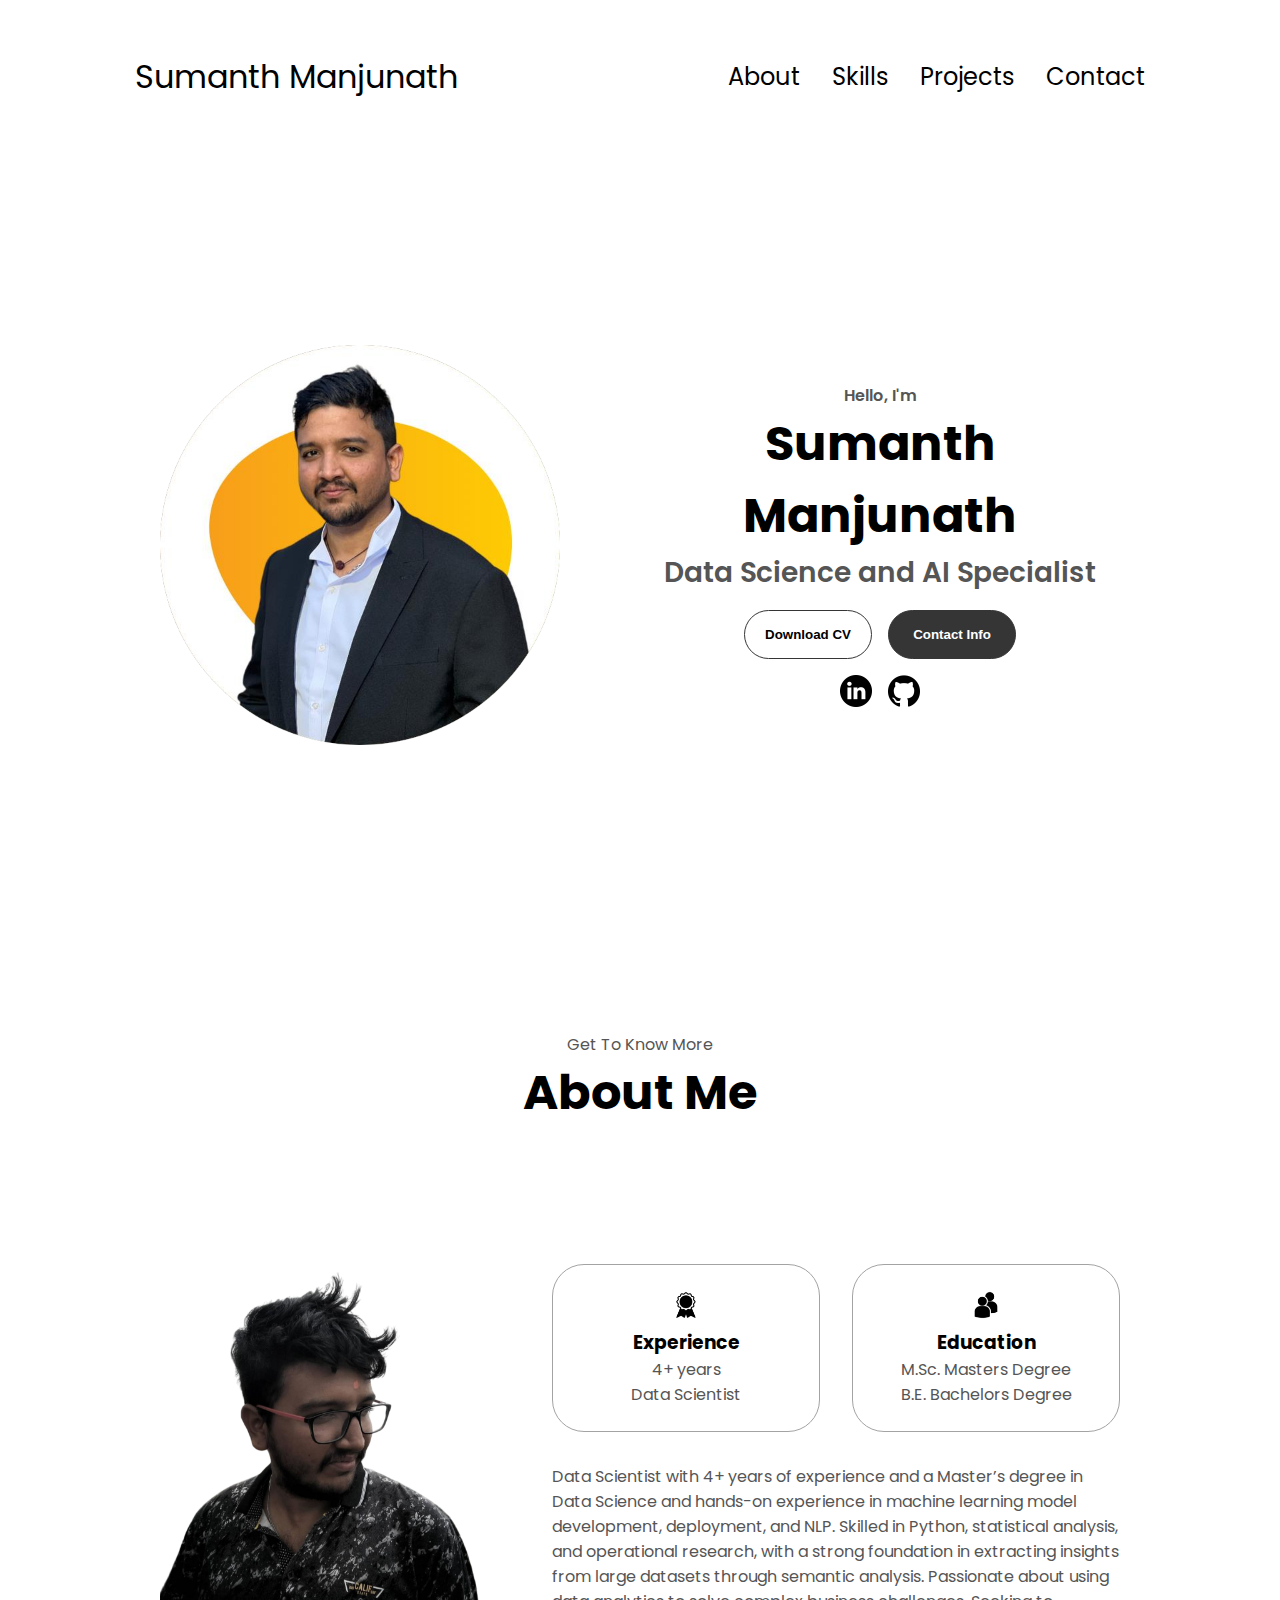
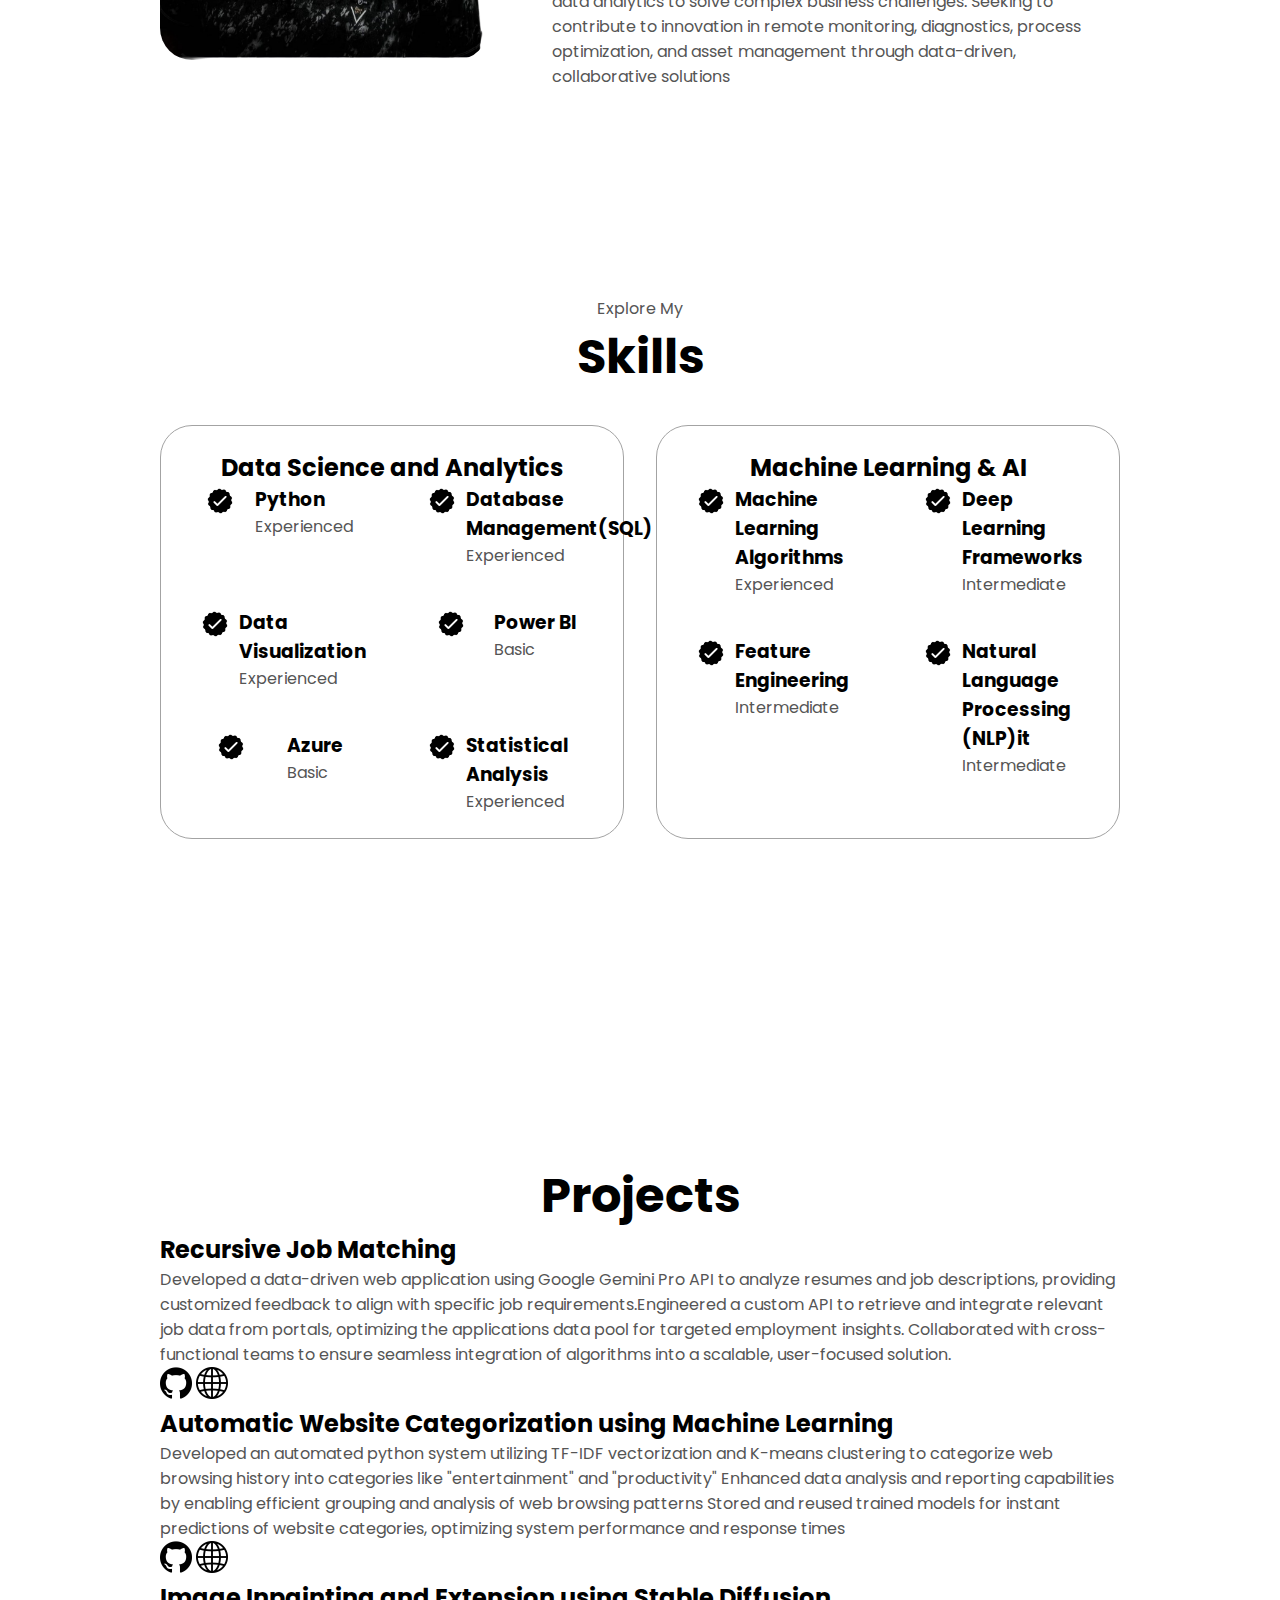
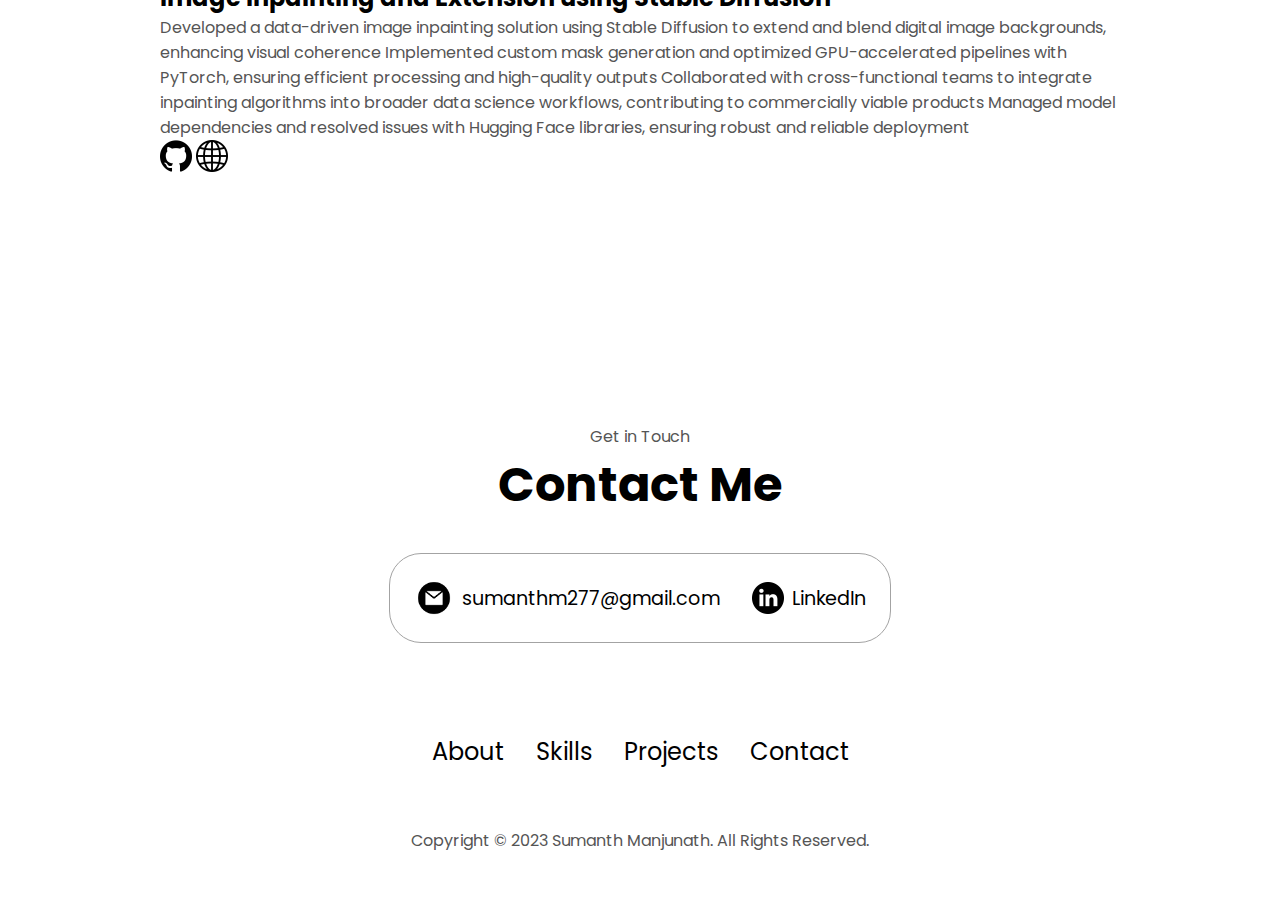
==== index.html @ c4c5e7bc "first commit" ====
<!DOCTYPE html>
<html lang="en">
  <head>
    <meta charset="UTF-8" />
    <meta http-equiv="X-UA-Compatible" content="IE=edge" />
    <meta name="viewport" content="width=device-width, initial-scale=1.0" />
    <title>Sumanth Manjunath</title>
    <link rel="stylesheet" href="style.css" />
    <link rel="stylesheet" href="mediaqueries.css" />
  </head>
  <body>
    <nav id="desktop-nav">
      <div class="logo">Sumanth Manjunath</div>
      <div>
        <ul class="nav-links">
          <li><a href="#about">About</a></li>
          <li><a href="#Skills">Skills</a></li>
          <li><a href="#Projects">Projects</a></li>
          <li><a href="#contact">Contact</a></li>
        </ul>
      </div>
    </nav>
    <nav id="hamburger-nav">
      <div class="logo">Sumanth Manjunath</div>
      <div class="hamburger-menu">
        <div class="hamburger-icon" onclick="toggleMenu()">
          <span></span>
          <span></span>
          <span></span>
        </div>
        <div class="menu-links">
          <li><a href="#about" onclick="toggleMenu()">About</a></li>
          <li><a href="#Skills" onclick="toggleMenu()">Skills</a></li>
          <li><a href="#Projects" onclick="toggleMenu()">Projects</a></li>
          <li><a href="#contact" onclick="toggleMenu()">Contact</a></li>
        </div>
      </div>
    </nav>
    <section id="profile">
      <div class="section__pic-container">
        <img src="./assets/profile-pic.png" alt="Sumanth Manjunath profile picture" />
      </div>
      <div class="section__text">
        <p class="section__text__p1">Hello, I'm</p>
        <h1 class="title">Sumanth Manjunath</h1>
        <p class="section__text__p2">Data Science and AI Specialist</p>
        <div class="btn-container">
          <button
            class="btn btn-color-2"
            onclick="window.open('./assets/sumanth_manjunath_resume.pdf')"
          >
            Download CV
          </button>
          <button class="btn btn-color-1" onclick="location.href='./#contact'">
            Contact Info
          </button>
        </div>
        <div id="socials-container">
          <img
            src="./assets/linkedin.png"
            alt="My LinkedIn profile"
            class="icon"
            onclick="window.open('https://www.linkedin.com/in/sumanthm1/', '_blank')"
          />
          <img
            src="./assets/github.png"
            alt="My Github profile"
            class="icon"
            onclick="window.open('https://github.com/sumanthvasista107', '_blank')"
          />
        </div>
      </div>
    </section>
    <section id="about">
      <p class="section__text__p1">Get To Know More</p>
      <h1 class="title">About Me</h1>
      <div class="section-container">
        <div class="section__pic-container">
          <img
            src="./assets/about-pic.png"
            alt="Profile picture"
            class="about-pic"
          />
        </div>
        <div class="about-details-container">
          <div class="about-containers">
            <div class="details-container">
              <img
                src="./assets/experience.png"
                alt="Experience icon"
                class="icon"
              />
              <h3>Experience</h3>
              <p>4+ years <br />Data Scientist</p>
            </div>
            <div class="details-container">
              <img
                src="./assets/education.png"
                alt="Education icon"
                class="icon"
              />
              <h3>Education</h3>
              <p>M.Sc. Masters Degree<br />B.E. Bachelors Degree</p>
            </div>
          </div>
          <div class="text-container">
            <p>
              Data Scientist with 4+ years of experience and a Master’s degree in Data Science and hands-on experience in machine learning model development, deployment, and NLP. Skilled in Python, statistical analysis, and operational research, with a strong foundation in extracting insights from large datasets through semantic analysis. Passionate about using data analytics to solve complex business challenges. Seeking to contribute to innovation in remote monitoring, diagnostics, process optimization, and asset management through data-driven, collaborative solutions
            </p>
          </div>
        </div>
      </div>
    </section>
    <section id="Skills">
      <p class="section__text__p1">Explore My</p>
      <h1 class="title">Skills</h1>
      <div class="experience-details-container">
        <div class="about-containers">
          <div class="details-container">
            <h2 class="experience-sub-title">Data Science and Analytics</h2>
            <div class="article-container">
              <article>
                <img
                  src="./assets/checkmark.png"
                  alt="Experience icon"
                  class="icon"
                />
                <div>
                  <h3>Python</h3>
                  <p>Experienced</p>
                </div>
              </article>
              <article>
                <img
                  src="./assets/checkmark.png"
                  alt="Experience icon"
                  class="icon"
                />
                <div>
                  <h3>Database Management(SQL)</h3>
                  <p>Experienced</p>
                </div>
              </article>
              <article>
                <img
                  src="./assets/checkmark.png"
                  alt="Experience icon"
                  class="icon"
                />
                <div>
                  <h3>Data Visualization</h3>
                  <p>Experienced</p>
                </div>
              </article>
              <article>
                <img
                  src="./assets/checkmark.png"
                  alt="Experience icon"
                  class="icon"
                />
                <div>
                  <h3>Power BI</h3>
                  <p>Basic</p>
                </div>
              </article>
              <article>
                <img
                  src="./assets/checkmark.png"
                  alt="Experience icon"
                  class="icon"
                />
                <div>
                  <h3>Azure</h3>
                  <p>Basic</p>
                </div>
              </article>
              <article>
                <img
                  src="./assets/checkmark.png"
                  alt="Experience icon"
                  class="icon"
                />
                <div>
                  <h3>Statistical Analysis</h3>
                  <p>Experienced</p>
                </div>
              </article>
            </div>
          </div>
          <div class="details-container">
            <h2 class="experience-sub-title">Machine Learning & AI</h2>
            <div class="article-container">
              <article>
                <img
                  src="./assets/checkmark.png"
                  alt="Experience icon"
                  class="icon"
                />
                <div>
                  <h3>Machine Learning Algorithms</h3>
                  <p>Experienced</p>
                </div>
              </article>
              <article>
                <img
                  src="./assets/checkmark.png"
                  alt="Experience icon"
                  class="icon"
                />
                <div>
                  <h3>Deep Learning Frameworks</h3>
                  <p>Intermediate</p>
                </div>
              </article>
              <article>
                <img
                  src="./assets/checkmark.png"
                  alt="Experience icon"
                  class="icon"
                />
                <div>
                  <h3>Feature Engineering</h3>
                  <p>Intermediate</p>
                </div>
              </article>
              <article>
                <img
                  src="./assets/checkmark.png"
                  alt="Experience icon"
                  class="icon"
                />
                <div>
                  <h3>Natural Language Processing (NLP)it</h3>
                  <p>Intermediate</p>
                </div>
              </article>
            </div>
          </div>
        </div>
      </div>
      <img
        src="./assets/arrow.png"
        alt="Arrow icon"
        class="icon arrow"
        onclick="location.href='./#projects'"
      />
    </section>
    <section id="Projects">
      <h1 class="title">Projects</h1>
        <h2>Recursive Job Matching</h2>
        <p>Developed a data-driven web application using Google Gemini 
          Pro API to analyze resumes and job descriptions, providing customized feedback to 
          align with specific job requirements.Engineered a custom API to retrieve and integrate relevant job data from portals, optimizing 
          the applications data pool for targeted employment insights.
          Collaborated with cross-functional teams to ensure seamless integration of algorithms into a 
          scalable, user-focused solution.</p>
          <img
            src="./assets/github.png"
            alt="My Github profile"
            class="icon"
            onclick="window.open('https://recursivejobmatching.streamlit.app/','_blank')"
          />
          <img
            src="./assets/world-wide-web_1006771.png"
            alt="My Github profile"
            class="icon"
            onclick="window.open('https://recursivejobmatching.streamlit.app/','_blank')"
          />
          </p>
          <h2>Automatic Website Categorization using Machine Learning</h2>
        <p>Developed an automated python system utilizing TF-IDF 
          vectorization and K-means clustering to categorize web browsing history into categories like "entertainment" and "productivity"
          Enhanced data analysis and reporting capabilities 
          by enabling efficient grouping and analysis of web browsing patterns
          Stored and reused trained models for instant predictions of website categories, optimizing system performance and response times</p>          
          <img
            src="./assets/github.png"
            alt="My Github profile"
            class="icon"
            onclick="window.open('https://github.com/sumanthvasista107/Web-categorization-with-machine-learning','_blank')"
          />
          <img
            src="./assets/world-wide-web_1006771.png"
            alt="My Github profile"
            class="icon"
            onclick="window.open('https://github.com/sumanthvasista107/Web-categorization-with-machine-learning','_blank')"
          />
          </p>
          <h2>Image Inpainting and Extension using Stable Diffusion</h2>
        <p>Developed a data-driven image inpainting solution using Stable Diffusion to extend and blend digital image backgrounds, enhancing visual coherence
          Implemented custom mask generation and optimized GPU-accelerated pipelines with PyTorch, ensuring efficient processing and high-quality outputs
          Collaborated with cross-functional teams to integrate inpainting algorithms into broader data science workflows, contributing to commercially viable products
          Managed model dependencies and resolved issues with Hugging Face libraries, ensuring robust and reliable deployment</p>
          <img
            src="./assets/github.png"
            alt="My Github profile"
            class="icon"
            onclick="window.open('https://github.com/sumanthvasista107','_blank')"
          />
          <img
            src="./assets/world-wide-web_1006771.png"
            alt="My Github profile"
            class="icon"
            onclick="window.open('https://github.com/sumanthvasista107','_blank')"
          />
          </p>
    </section>
    <section id="contact">
      <p class="section__text__p1">Get in Touch</p>
      <h1 class="title">Contact Me</h1>
      <div class="contact-info-upper-container">
        <div class="contact-info-container">
          <img
            src="./assets/email.png"
            alt="Email icon"
            class="icon contact-icon email-icon"
          />
          <p><a href="mailto:examplemail@gmail.com">sumanthm277@gmail.com
          </a></p>
        </div>
        <div class="contact-info-container">
          <img
            src="./assets/linkedin.png"
            alt="LinkedIn icon"
            class="icon contact-icon"
          />
          <p><a href="https://www.linkedin.com/in/sumanthm1/" target="_blank">LinkedIn</a></p>
        </div>
      </div>
    </section>
    <footer>
      <nav>
        <div class="nav-links-container">
          <ul class="nav-links">
            <li><a href="#about">About</a></li>
            <li><a href="#Skills">Skills</a></li>
            <li><a href="#Projects">Projects</a></li>
            <li><a href="#contact">Contact</a></li>
          </ul>
        </div>
      </nav>
      <p>Copyright &#169; 2023 Sumanth Manjunath. All Rights Reserved.</p>
    </footer>
    <script src="script.js"></script>
  </body>
</html>
---- style.css ----
/* GENERAL */

@import url("https://fonts.googleapis.com/css2?family=Poppins:wght@300;400;500;600&display=swap");

* {
  margin: 0;
  padding: 0;
}

body {
  font-family: "Poppins", sans-serif;
}

html {
  scroll-behavior: smooth;
}

p {
  color: rgb(85, 85, 85);
}

/* TRANSITION */

a,
.btn {
  transition: all 300ms ease;
}

/* DESKTOP NAV */

nav,
.nav-links {
  display: flex;
}

nav {
  justify-content: space-around;
  align-items: center;
  height: 17vh;
}

.nav-links {
  gap: 2rem;
  list-style: none;
  font-size: 1.5rem;
}

a {
  color: black;
  text-decoration: none;
  text-decoration-color: white;
}

a:hover {
  color: grey;
  text-decoration: underline;
  text-underline-offset: 1rem;
  text-decoration-color: rgb(181, 181, 181);
}

.logo {
  font-size: 2rem;
}

.logo:hover {
  cursor: default;
}

/* HAMBURGER MENU */

#hamburger-nav {
  display: none;
}

.hamburger-menu {
  position: relative;
  display: inline-block;
}

.hamburger-icon {
  display: flex;
  flex-direction: column;
  justify-content: space-between;
  height: 24px;
  width: 30px;
  cursor: pointer;
}

.hamburger-icon span {
  width: 100%;
  height: 2px;
  background-color: black;
  transition: all 0.3 ease-in-out;
}

.menu-links {
  position: absolute;
  top: 100%;
  right: 0;
  background-color: white;
  width: fit-content;
  max-height: 0;
  overflow: hidden;
  transition: all 0.3 ease-in-out;
}

.menu-links a {
  display: block;
  padding: 10px;
  text-align: center;
  font-size: 1.5rem;
  color: black;
  text-decoration: none;
  transition: all 0.3 ease-in-out;
}

.menu-links li {
  list-style: none;
}

.menu-links.open {
  max-height: 300px;
}

.hamburger-icon.open span:first-child {
  transform: rotate(45deg) translate(10px, 5px);
}

.hamburger-icon.open span:nth-child(2) {
  opacity: 0;
}

.hamburger-icon.open span:last-child {
  transform: rotate(-45deg) translate(10px, -5px);
}

.hamburger-icon span:first-child {
  transform: none;
}

.hamburger-icon span:first-child {
  opacity: 1;
}

.hamburger-icon span:first-child {
  transform: none;
}

/* SECTIONS */

section {
  padding-top: 4vh;
  height: 96vh;
  margin: 0 10rem;
  box-sizing: border-box;
  min-height: fit-content;
}

.section-container {
  display: flex;
}

/* PROFILE SECTION */

#profile {
  display: flex;
  justify-content: center;
  gap: 5rem;
  height: 80vh;
}

.section__pic-container {
  display: flex;
  height: 400px;
  width: 400px;
  margin: auto 0;
}

.section__text {
  align-self: center;
  text-align: center;
}

.section__text p {
  font-weight: 600;
}

.section__text__p1 {
  text-align: center;
}

.section__text__p2 {
  font-size: 1.75rem;
  margin-bottom: 1rem;
}

.title {
  font-size: 3rem;
  text-align: center;
}

#socials-container {
  display: flex;
  justify-content: center;
  margin-top: 1rem;
  gap: 1rem;
}

/* ICONS */

.icon {
  cursor: pointer;
  height: 2rem;
}

/* BUTTONS */

.btn-container {
  display: flex;
  justify-content: center;
  gap: 1rem;
}

.btn {
  font-weight: 600;
  transition: all 300ms ease;
  padding: 1rem;
  width: 8rem;
  border-radius: 2rem;
}

.btn-color-1,
.btn-color-2 {
  border: rgb(53, 53, 53) 0.1rem solid;
}

.btn-color-1:hover,
.btn-color-2:hover {
  cursor: pointer;
}

.btn-color-1,
.btn-color-2:hover {
  background: rgb(53, 53, 53);
  color: white;
}

.btn-color-1:hover {
  background: rgb(0, 0, 0);
}

.btn-color-2 {
  background: none;
}

.btn-color-2:hover {
  border: rgb(255, 255, 255) 0.1rem solid;
}

.btn-container {
  gap: 1rem;
}

/* ABOUT SECTION */

#about {
  position: relative;
}

.about-containers {
  gap: 2rem;
  margin-bottom: 2rem;
  margin-top: 2rem;
}

.about-details-container {
  justify-content: center;
  flex-direction: column;
}

.about-containers,
.about-details-container {
  display: flex;
}

.about-pic {
  border-radius: 2rem;
}

.arrow {
  position: absolute;
  right: -5rem;
  bottom: 2.5rem;
}

.details-container {
  padding: 1.5rem;
  flex: 1;
  background: white;
  border-radius: 2rem;
  border: rgb(53, 53, 53) 0.1rem solid;
  border-color: rgb(163, 163, 163);
  text-align: center;
}

.section-container {
  gap: 4rem;
  height: 80%;
}

.section__pic-container {
  height: 400px;
  width: 400px;
  margin: auto 0;
}

/* Skills SECTION */

#skills {
  position: relative;
}

.skills-sub-title {
  color: rgb(85, 85, 85);
  font-weight: 600;
  font-size: 1.75rem;
  margin-bottom: 2rem;
}

.skills-details-container {
  display: flex;
  justify-content: center;
  flex-direction: column;
}

.article-container {
  display: flex;
  text-align: initial;
  flex-wrap: wrap;
  flex-direction: row;
  gap: 2.5rem;
  justify-content: space-around;
}

article {
  display: flex;
  width: 10rem;
  justify-content: space-around;
  gap: 0.5rem;
}

article .icon {
  cursor: default;
}

/* PROJECTS SECTION */
.projects {
  background-color: #fff;
  margin: 20px auto;
  padding: 20px;
  width: 80%;
  border: 1px solid #ddd;
  border-radius: 10px;
  box-shadow: 0 2px 4px rgba(0, 0, 0, 0.1);
}

.projects h2 {
  text-align: center;
  margin: 15px 0;
  color: #1abc9c;
  font-size: 24px;
}

.projects p {
  text-align: justify;
  font-size: 16px;
  color: #555;
  padding: 10px 20px;
}
@media (max-width: 480px) {
  header h1 {
      font-size: 1.75rem;
  }

  .projects {
      padding: 1rem;
  }

  .projects h2 {
      font-size: 1.5rem;
  }

}



/* CONTACT */

#contact {
  display: flex;
  justify-content: center;
  flex-direction: column;
  height: 70vh;
}

.contact-info-upper-container {
  display: flex;
  justify-content: center;
  border-radius: 2rem;
  border: rgb(53, 53, 53) 0.1rem solid;
  border-color: rgb(163, 163, 163);
  background: (250, 250, 250);
  margin: 2rem auto;
  padding: 0.5rem;
}

.contact-info-container {
  display: flex;
  align-items: center;
  justify-content: center;
  gap: 0.5rem;
  margin: 1rem;
}

.contact-info-container p {
  font-size: larger;
}

.contact-icon {
  cursor: default;
}

.email-icon {
  height: 2.5rem;
}

/* FOOTER SECTION */

footer {
  height: 26vh;
  margin: 0 1rem;
}

footer p {
  text-align: center;
}
---- mediaqueries.css ----
@media screen and (max-width: 1400px) {
  #profile {
    height: 83vh;
    margin-bottom: 6rem;
  }
  .about-containers {
    flex-wrap: wrap;
  }
  #contact,
  #projects {
    height: fit-content;
  }
}

@media screen and (max-width: 1200px) {
  #desktop-nav {
    display: none;
  }
  #hamburger-nav {
    display: flex;
  }
  #experience,
  .experience-details-container {
    margin-top: 2rem;
  }
  #profile,
  .section-container {
    display: block;
  }
  .arrow {
    display: none;
  }
  section,
  .section-container {
    height: fit-content;
  }
  section {
    margin: 0 5%;
  }
  .section__pic-container {
    width: 275px;
    height: 275px;
    margin: 0 auto 2rem;
  }
  .about-containers {
    margin-top: 0;
  }
}

@media screen and (max-width: 600px) {
  #contact,
  footer {
    height: 40vh;
  }
  #profile {
    height: 83vh;
    margin-bottom: 0;
  }
  article {
    font-size: 1rem;
  }
  footer nav {
    height: fit-content;
    margin-bottom: 2rem;
  }
  .about-containers,
  .contact-info-upper-container,
  .btn-container {
    flex-wrap: wrap;
  }
  .contact-info-container {
    margin: 0;
  }
  .contact-info-container p,
  .nav-links li a {
    font-size: 1rem;
  }
  .experience-sub-title {
    font-size: 1.25rem;
  }
  .logo {
    font-size: 1.5rem;
  }
  .nav-links {
    flex-direction: column;
    gap: 0.5rem;
    text-align: center;
  }
  .section__pic-container {
    width: auto;
    height: 46vw;
    justify-content: center;
  }
  .section__text__p2 {
    font-size: 1.25rem;
  }
  .title {
    font-size: 2rem;
  }
  .text-container {
    text-align: justify;
  }
}
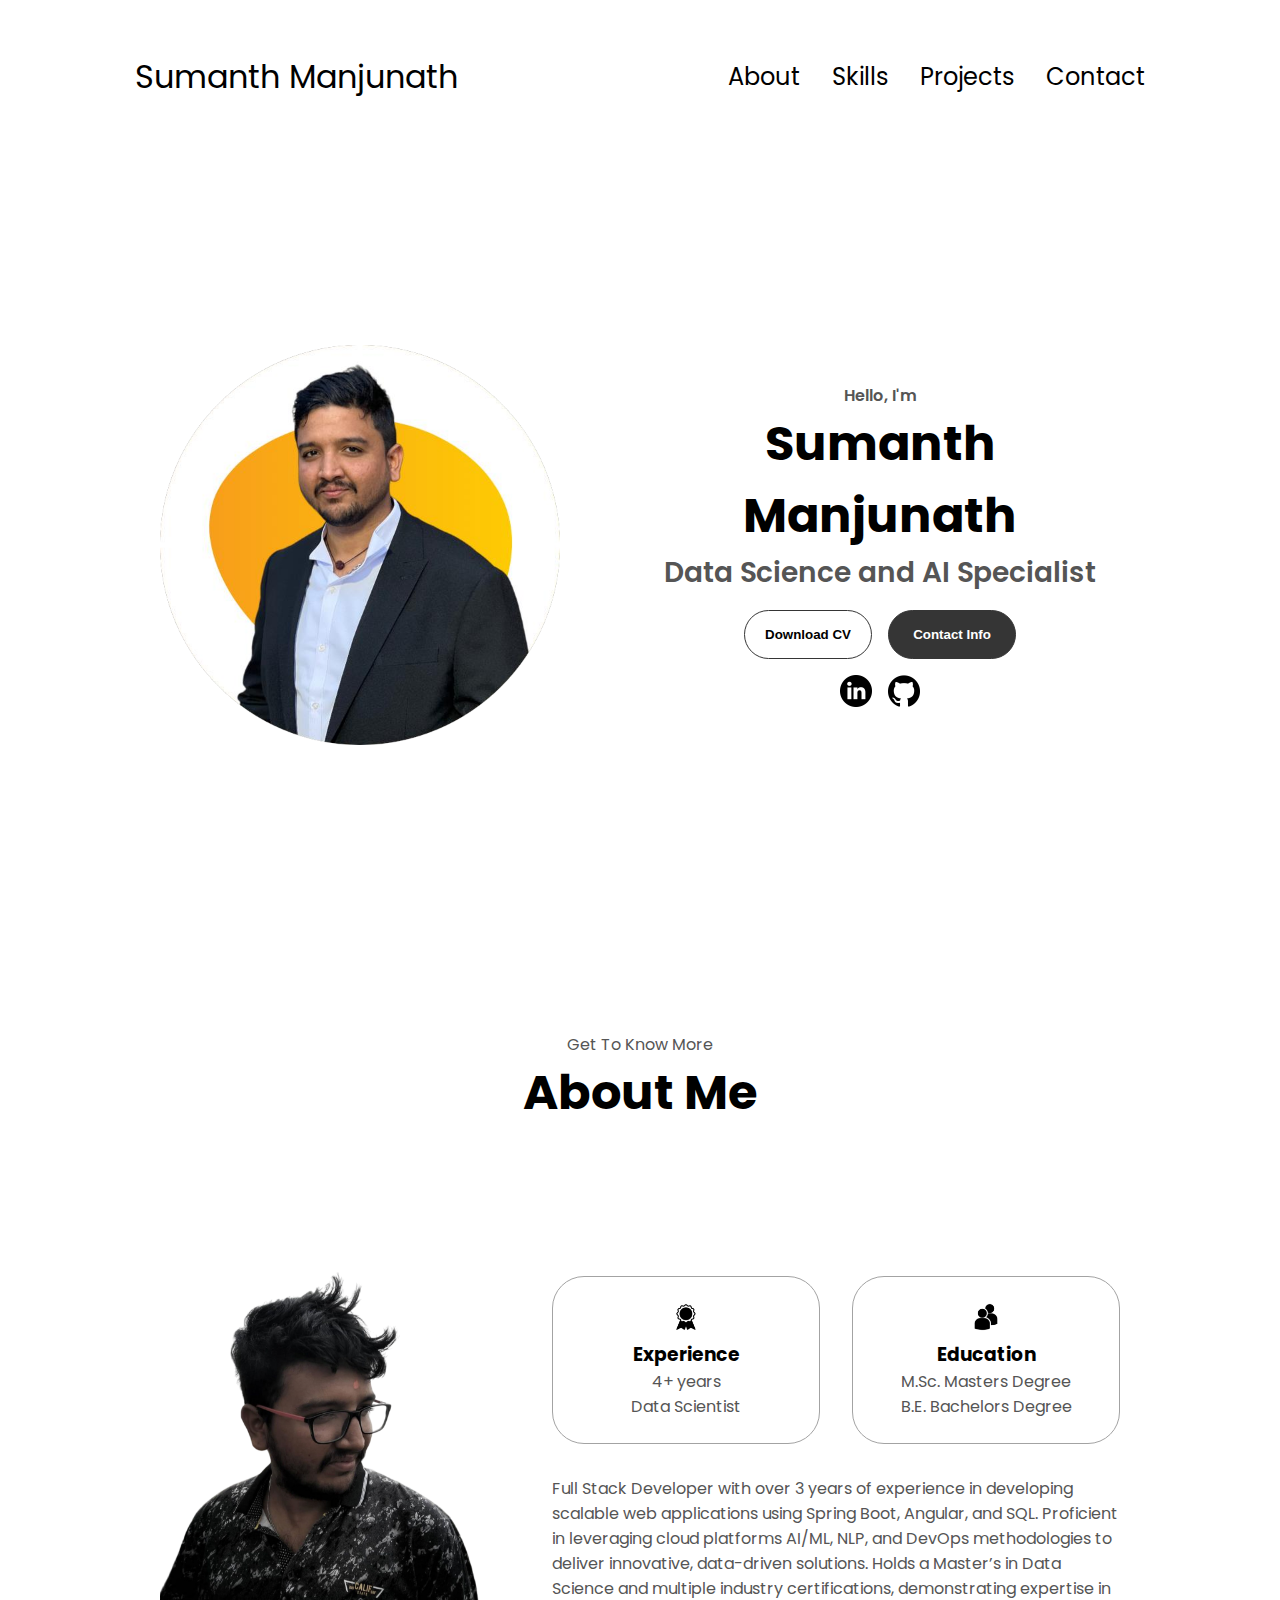
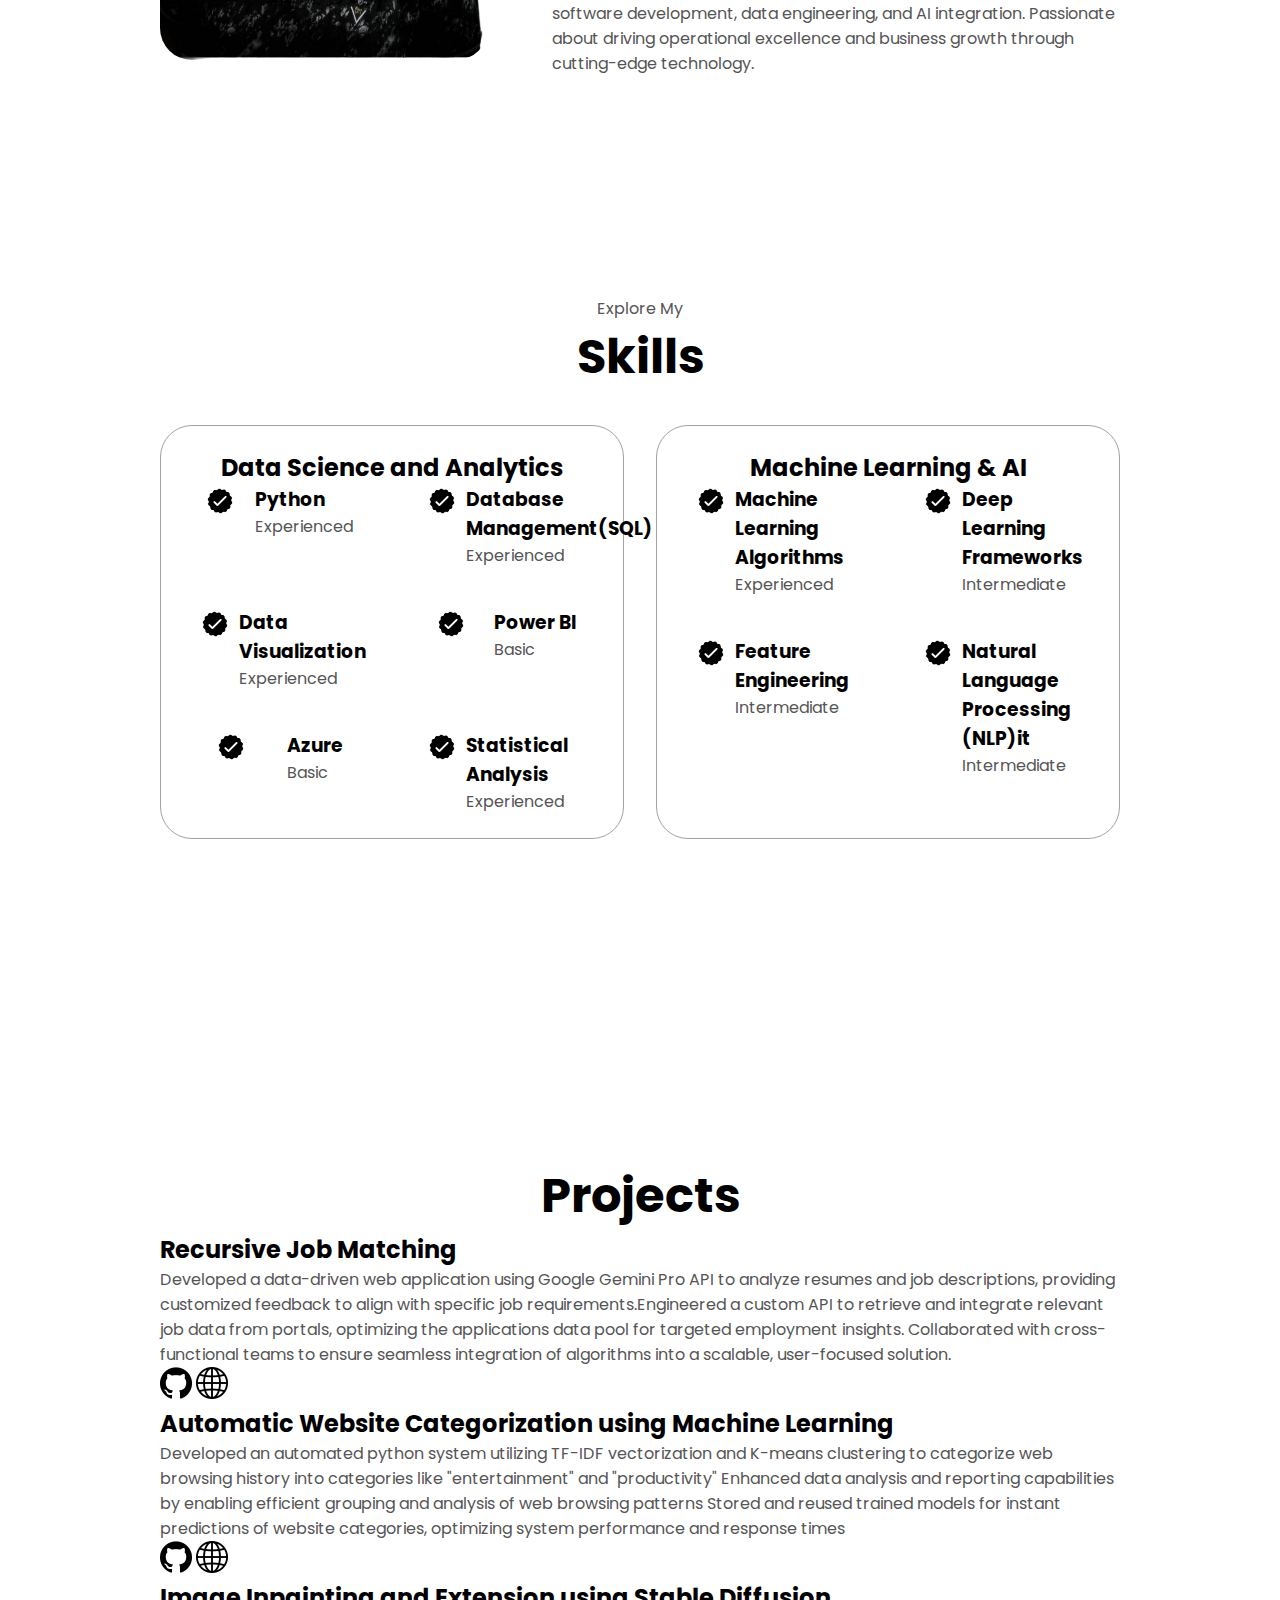
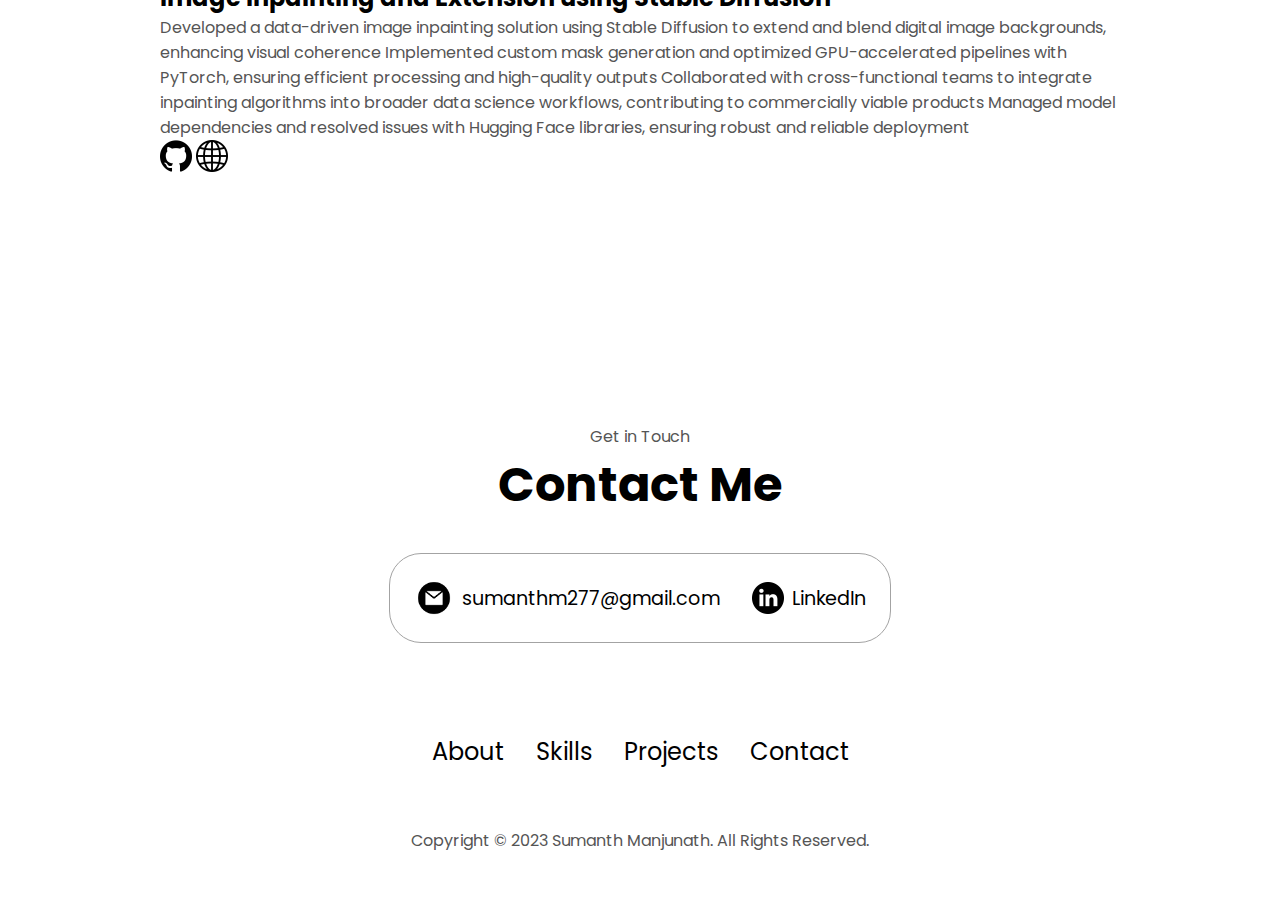
==== commit f396ec92: "Changes to Summary" ====
--- a/index.html
+++ b/index.html
@@ -105,7 +105,7 @@
           </div>
           <div class="text-container">
             <p>
-              Data Scientist with 4+ years of experience and a Master’s degree in Data Science and hands-on experience in machine learning model development, deployment, and NLP. Skilled in Python, statistical analysis, and operational research, with a strong foundation in extracting insights from large datasets through semantic analysis. Passionate about using data analytics to solve complex business challenges. Seeking to contribute to innovation in remote monitoring, diagnostics, process optimization, and asset management through data-driven, collaborative solutions
+              Full Stack Developer with over 3 years of experience in developing scalable web applications using Spring Boot, Angular, and SQL. Proficient in leveraging cloud platforms AI/ML, NLP, and DevOps methodologies to deliver innovative, data-driven solutions. Holds a Master’s in Data Science and multiple industry certifications, demonstrating expertise in software development, data engineering, and AI integration. Passionate about driving operational excellence and business growth through cutting-edge technology.
             </p>
           </div>
         </div>
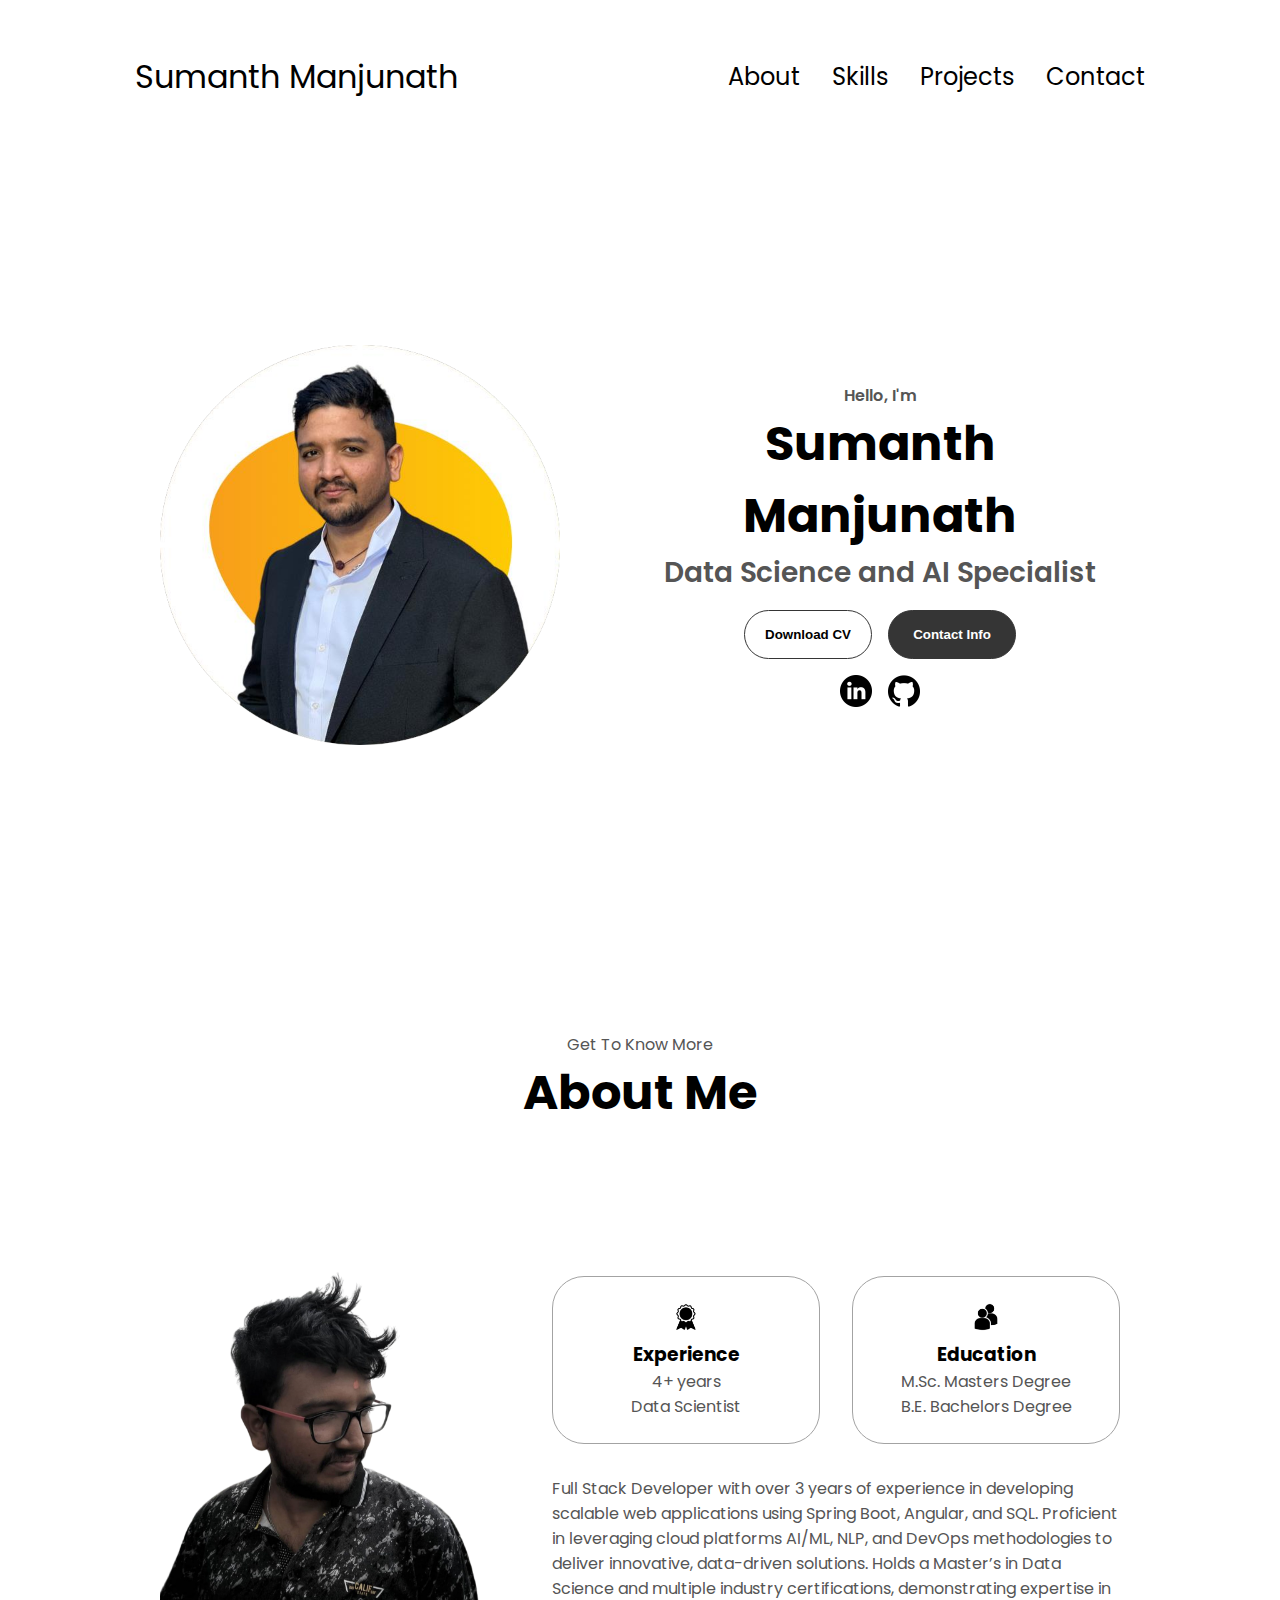
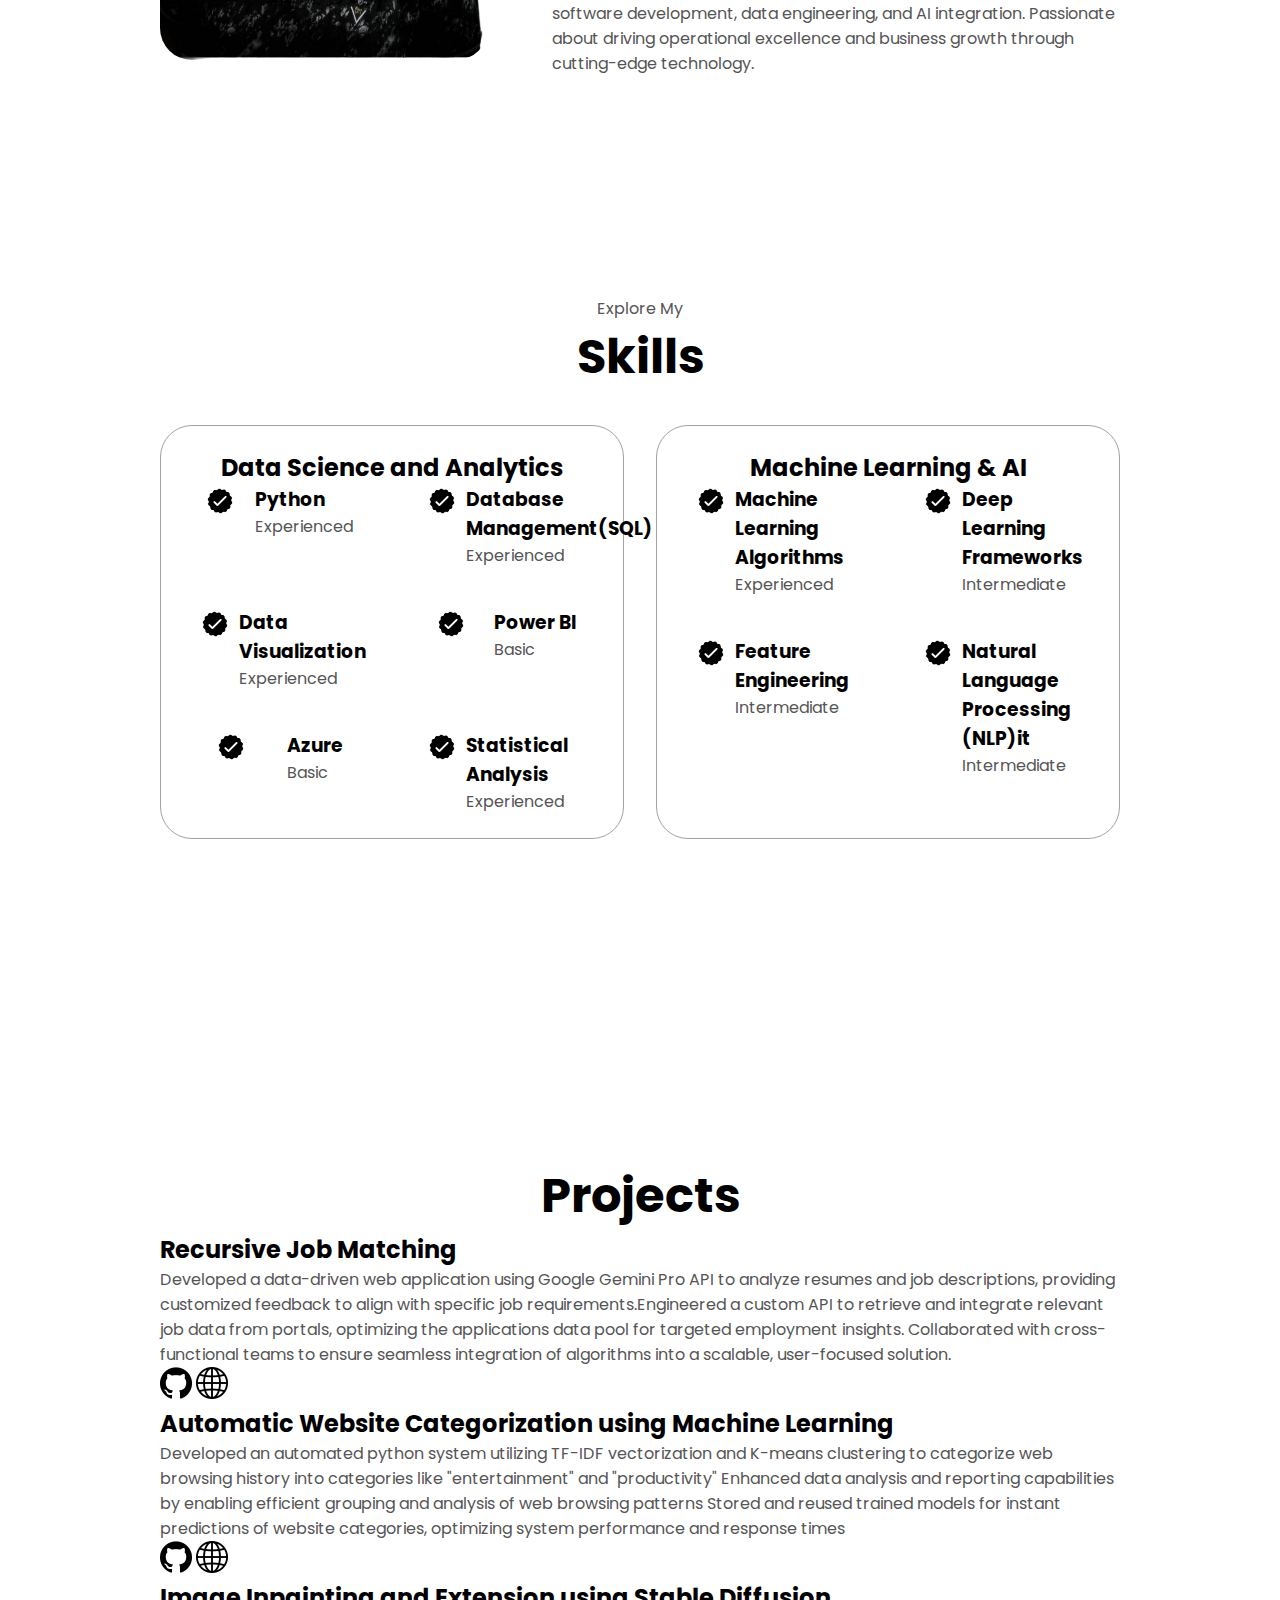
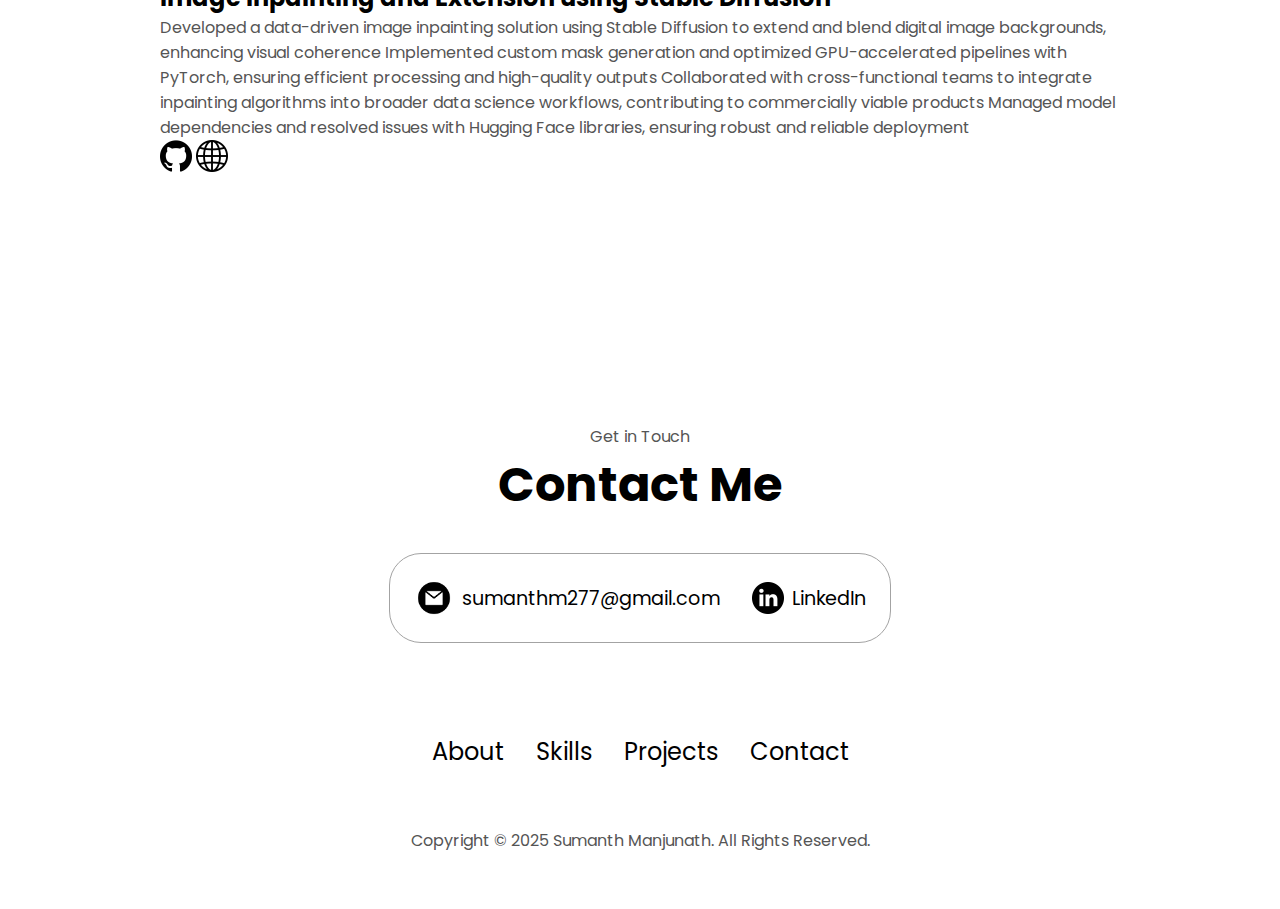
==== commit 723023a2: "copyright" ====
--- a/index.html
+++ b/index.html
@@ -339,7 +339,7 @@
           </ul>
         </div>
       </nav>
-      <p>Copyright &#169; 2023 Sumanth Manjunath. All Rights Reserved.</p>
+      <p>Copyright &#169; 2025 Sumanth Manjunath. All Rights Reserved.</p>
     </footer>
     <script src="script.js"></script>
   </body>
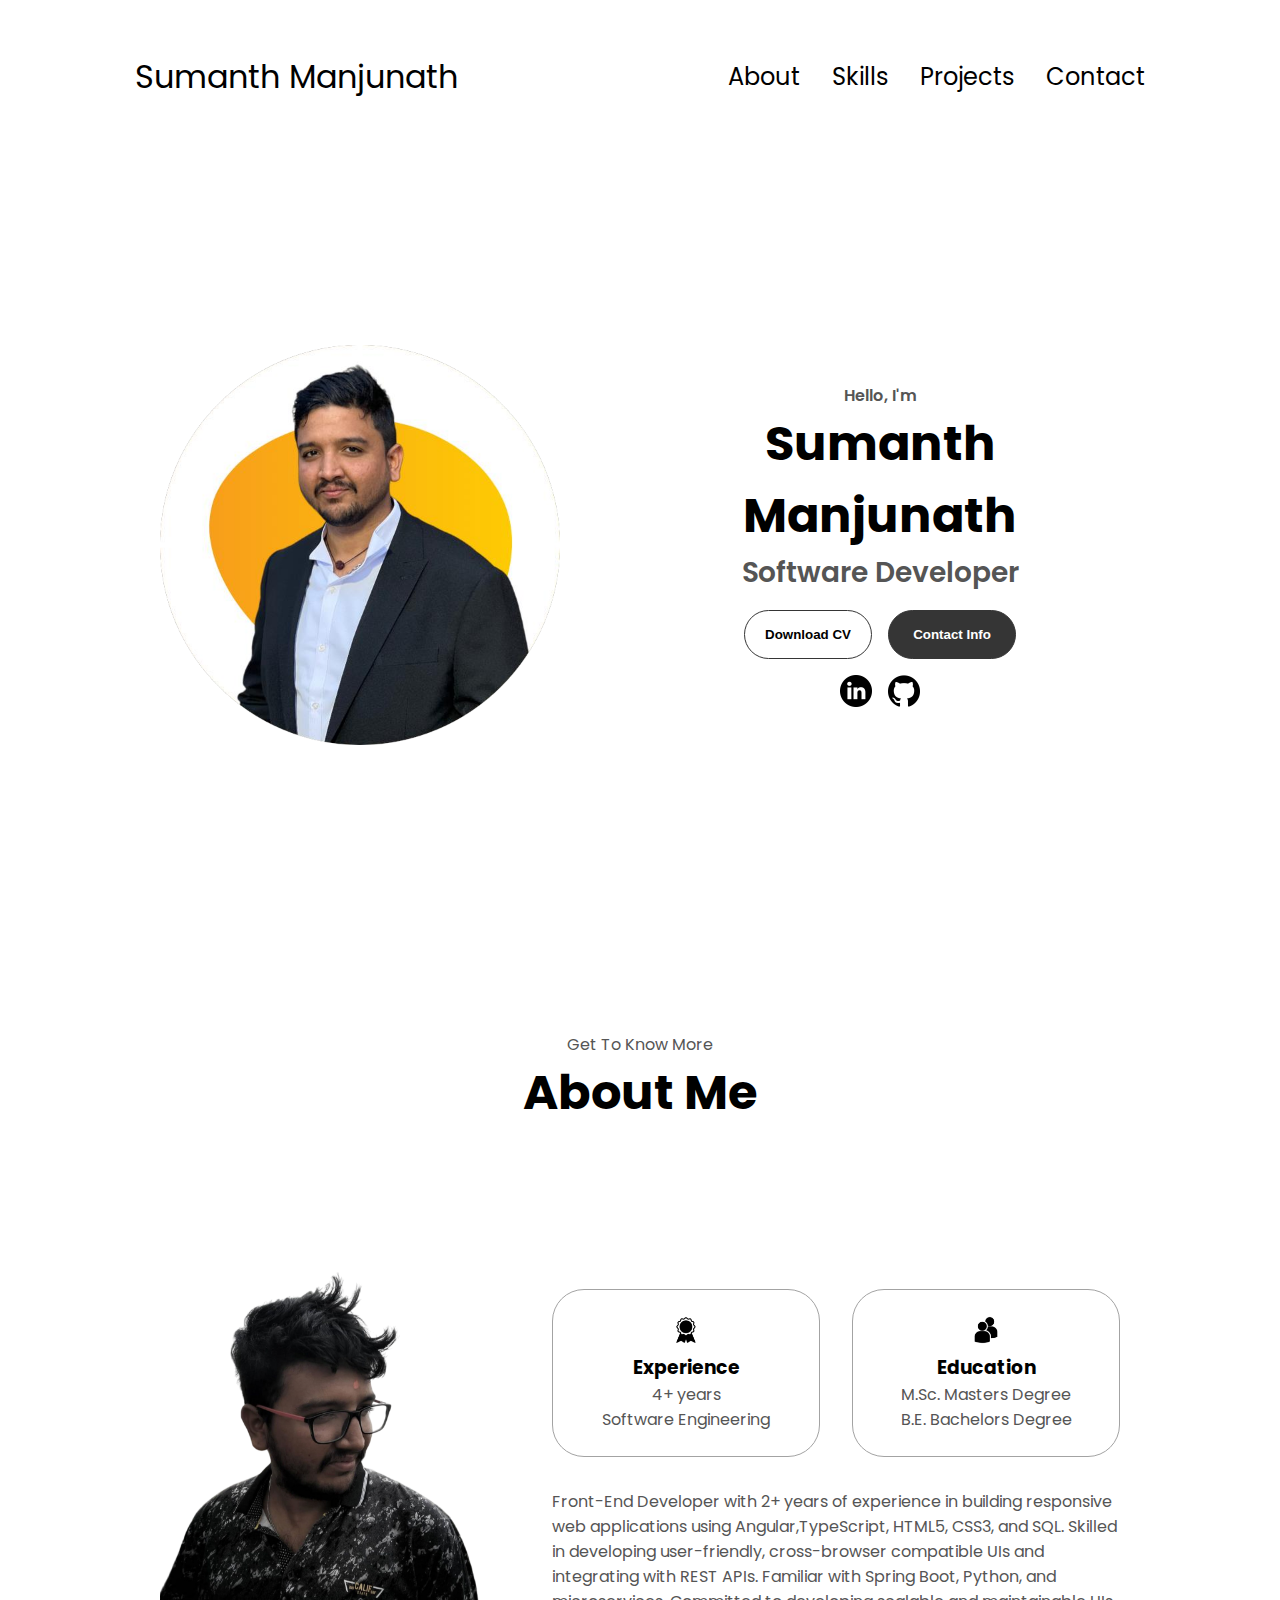
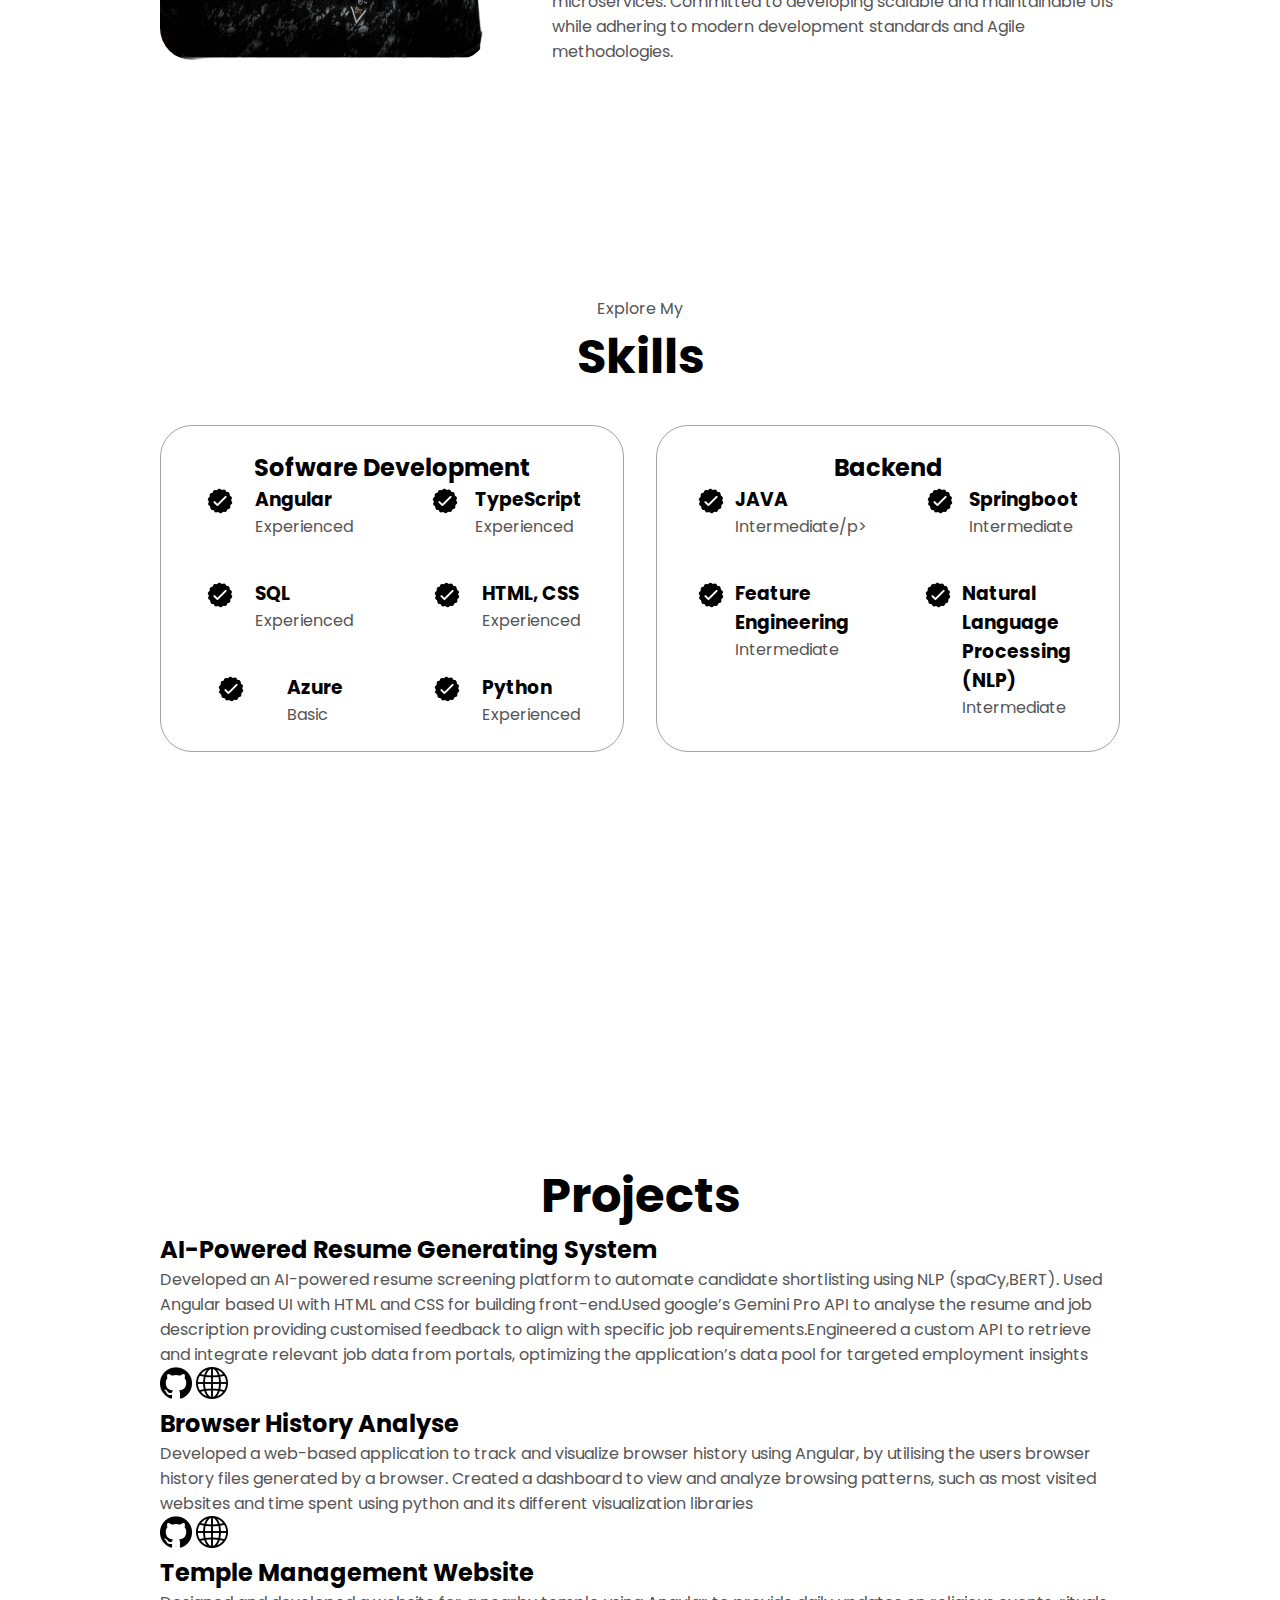
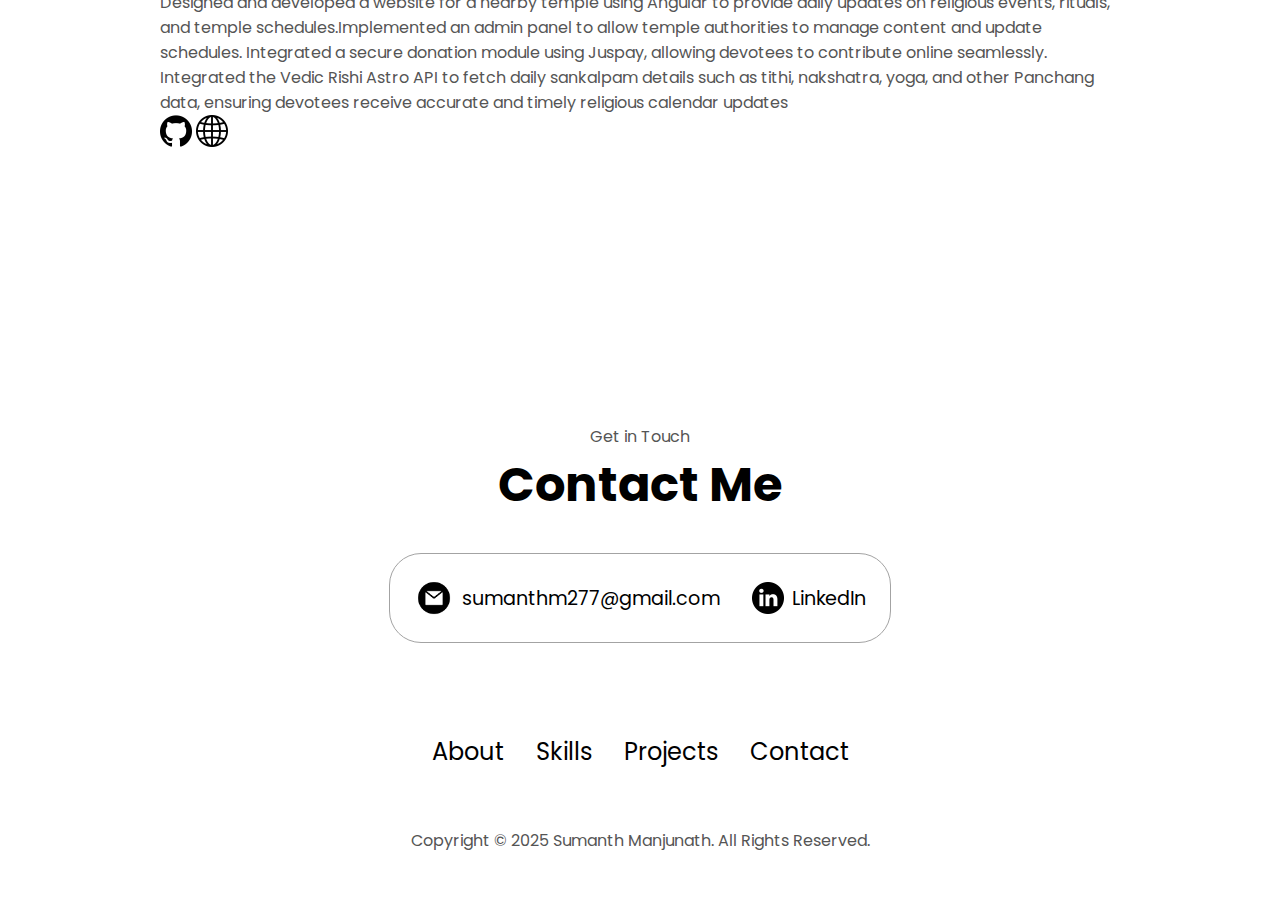
==== commit c491bb76: "made changes for software profile" ====
--- a/index.html
+++ b/index.html
@@ -43,11 +43,11 @@
       <div class="section__text">
         <p class="section__text__p1">Hello, I'm</p>
         <h1 class="title">Sumanth Manjunath</h1>
-        <p class="section__text__p2">Data Science and AI Specialist</p>
+        <p class="section__text__p2">Software Developer</p>
         <div class="btn-container">
           <button
             class="btn btn-color-2"
-            onclick="window.open('./assets/sumanth_manjunath_resume.pdf')"
+            onclick="window.open('./assets/sumanth_manjunath_resume-1.pdf')"
           >
             Download CV
           </button>
@@ -91,7 +91,7 @@
                 class="icon"
               />
               <h3>Experience</h3>
-              <p>4+ years <br />Data Scientist</p>
+              <p>4+ years <br />Software Engineering</p>
             </div>
             <div class="details-container">
               <img
@@ -105,7 +105,7 @@
           </div>
           <div class="text-container">
             <p>
-              Full Stack Developer with over 3 years of experience in developing scalable web applications using Spring Boot, Angular, and SQL. Proficient in leveraging cloud platforms AI/ML, NLP, and DevOps methodologies to deliver innovative, data-driven solutions. Holds a Master’s in Data Science and multiple industry certifications, demonstrating expertise in software development, data engineering, and AI integration. Passionate about driving operational excellence and business growth through cutting-edge technology.
+              Front-End Developer with 2+ years of experience in building responsive web applications using Angular,TypeScript, HTML5, CSS3, and SQL. Skilled in developing user-friendly, cross-browser compatible UIs and integrating with REST APIs. Familiar with Spring Boot, Python, and microservices. Committed to developing scalable and maintainable UIs while adhering to modern development standards and Agile methodologies.
             </p>
           </div>
         </div>
@@ -117,7 +117,7 @@
       <div class="experience-details-container">
         <div class="about-containers">
           <div class="details-container">
-            <h2 class="experience-sub-title">Data Science and Analytics</h2>
+            <h2 class="experience-sub-title">Sofware Development</h2>
             <div class="article-container">
               <article>
                 <img
@@ -126,41 +126,41 @@
                   class="icon"
                 />
                 <div>
-                  <h3>Python</h3>
-                  <p>Experienced</p>
-                </div>
-              </article>
-              <article>
-                <img
-                  src="./assets/checkmark.png"
-                  alt="Experience icon"
-                  class="icon"
-                />
-                <div>
-                  <h3>Database Management(SQL)</h3>
-                  <p>Experienced</p>
-                </div>
-              </article>
-              <article>
-                <img
-                  src="./assets/checkmark.png"
-                  alt="Experience icon"
-                  class="icon"
-                />
-                <div>
-                  <h3>Data Visualization</h3>
-                  <p>Experienced</p>
-                </div>
-              </article>
-              <article>
-                <img
-                  src="./assets/checkmark.png"
-                  alt="Experience icon"
-                  class="icon"
-                />
-                <div>
-                  <h3>Power BI</h3>
-                  <p>Basic</p>
+                  <h3>Angular</h3>
+                  <p>Experienced</p>
+                </div>
+              </article>
+              <article>
+                <img
+                  src="./assets/checkmark.png"
+                  alt="Experience icon"
+                  class="icon"
+                />
+                <div>
+                  <h3>TypeScript</h3>
+                  <p>Experienced</p>
+                </div>
+              </article>
+              <article>
+                <img
+                  src="./assets/checkmark.png"
+                  alt="Experience icon"
+                  class="icon"
+                />
+                <div>
+                  <h3>SQL</h3>
+                  <p>Experienced</p>
+                </div>
+              </article>
+              <article>
+                <img
+                  src="./assets/checkmark.png"
+                  alt="Experience icon"
+                  class="icon"
+                />
+                <div>
+                  <h3>HTML, CSS</h3>
+                  <p>Experienced</p>
                 </div>
               </article>
               <article>
@@ -181,14 +181,14 @@
                   class="icon"
                 />
                 <div>
-                  <h3>Statistical Analysis</h3>
+                  <h3>Python</h3>
                   <p>Experienced</p>
                 </div>
               </article>
             </div>
           </div>
           <div class="details-container">
-            <h2 class="experience-sub-title">Machine Learning & AI</h2>
+            <h2 class="experience-sub-title">Backend</h2>
             <div class="article-container">
               <article>
                 <img
@@ -197,18 +197,18 @@
                   class="icon"
                 />
                 <div>
-                  <h3>Machine Learning Algorithms</h3>
-                  <p>Experienced</p>
-                </div>
-              </article>
-              <article>
-                <img
-                  src="./assets/checkmark.png"
-                  alt="Experience icon"
-                  class="icon"
-                />
-                <div>
-                  <h3>Deep Learning Frameworks</h3>
+                  <h3>JAVA</h3>
+                  <p>Intermediate/p>
+                </div>
+              </article>
+              <article>
+                <img
+                  src="./assets/checkmark.png"
+                  alt="Experience icon"
+                  class="icon"
+                />
+                <div>
+                  <h3>Springboot</h3>
                   <p>Intermediate</p>
                 </div>
               </article>
@@ -230,7 +230,7 @@
                   class="icon"
                 />
                 <div>
-                  <h3>Natural Language Processing (NLP)it</h3>
+                  <h3>Natural Language Processing (NLP)</h3>
                   <p>Intermediate</p>
                 </div>
               </article>
@@ -247,13 +247,8 @@
     </section>
     <section id="Projects">
       <h1 class="title">Projects</h1>
-        <h2>Recursive Job Matching</h2>
-        <p>Developed a data-driven web application using Google Gemini 
-          Pro API to analyze resumes and job descriptions, providing customized feedback to 
-          align with specific job requirements.Engineered a custom API to retrieve and integrate relevant job data from portals, optimizing 
-          the applications data pool for targeted employment insights.
-          Collaborated with cross-functional teams to ensure seamless integration of algorithms into a 
-          scalable, user-focused solution.</p>
+        <h2>AI-Powered Resume Generating System</h2>
+        <p>Developed an AI-powered resume screening platform to automate candidate shortlisting using NLP (spaCy,BERT). Used Angular based UI with HTML and CSS for building front-end.Used google’s Gemini Pro API to analyse the resume and job description providing customised feedback to align with specific job requirements.Engineered a custom API to retrieve and integrate relevant job data from portals, optimizing the application’s data pool for targeted employment insights</p>
           <img
             src="./assets/github.png"
             alt="My Github profile"
@@ -267,12 +262,8 @@
             onclick="window.open('https://recursivejobmatching.streamlit.app/','_blank')"
           />
           </p>
-          <h2>Automatic Website Categorization using Machine Learning</h2>
-        <p>Developed an automated python system utilizing TF-IDF 
-          vectorization and K-means clustering to categorize web browsing history into categories like "entertainment" and "productivity"
-          Enhanced data analysis and reporting capabilities 
-          by enabling efficient grouping and analysis of web browsing patterns
-          Stored and reused trained models for instant predictions of website categories, optimizing system performance and response times</p>          
+          <h2>Browser History Analyse</h2>
+          <p>Developed a web-based application to track and visualize browser history using Angular, by utilising the users browser history files generated by a browser. Created a dashboard to view and analyze browsing patterns, such as most visited websites and time spent using python and its different visualization libraries</p>          
           <img
             src="./assets/github.png"
             alt="My Github profile"
@@ -286,11 +277,8 @@
             onclick="window.open('https://github.com/sumanthvasista107/Web-categorization-with-machine-learning','_blank')"
           />
           </p>
-          <h2>Image Inpainting and Extension using Stable Diffusion</h2>
-        <p>Developed a data-driven image inpainting solution using Stable Diffusion to extend and blend digital image backgrounds, enhancing visual coherence
-          Implemented custom mask generation and optimized GPU-accelerated pipelines with PyTorch, ensuring efficient processing and high-quality outputs
-          Collaborated with cross-functional teams to integrate inpainting algorithms into broader data science workflows, contributing to commercially viable products
-          Managed model dependencies and resolved issues with Hugging Face libraries, ensuring robust and reliable deployment</p>
+          <h2>Temple Management Website</h2>
+          <p>Designed and developed a website for a nearby temple using Angular to provide daily updates on religious events, rituals, and temple schedules.Implemented an admin panel to allow temple authorities to manage content and update schedules. Integrated a secure donation module using Juspay, allowing devotees to contribute online seamlessly. Integrated the Vedic Rishi Astro API to fetch daily sankalpam details such as tithi, nakshatra, yoga, and other Panchang data, ensuring devotees receive accurate and timely religious calendar updates</p>
           <img
             src="./assets/github.png"
             alt="My Github profile"
